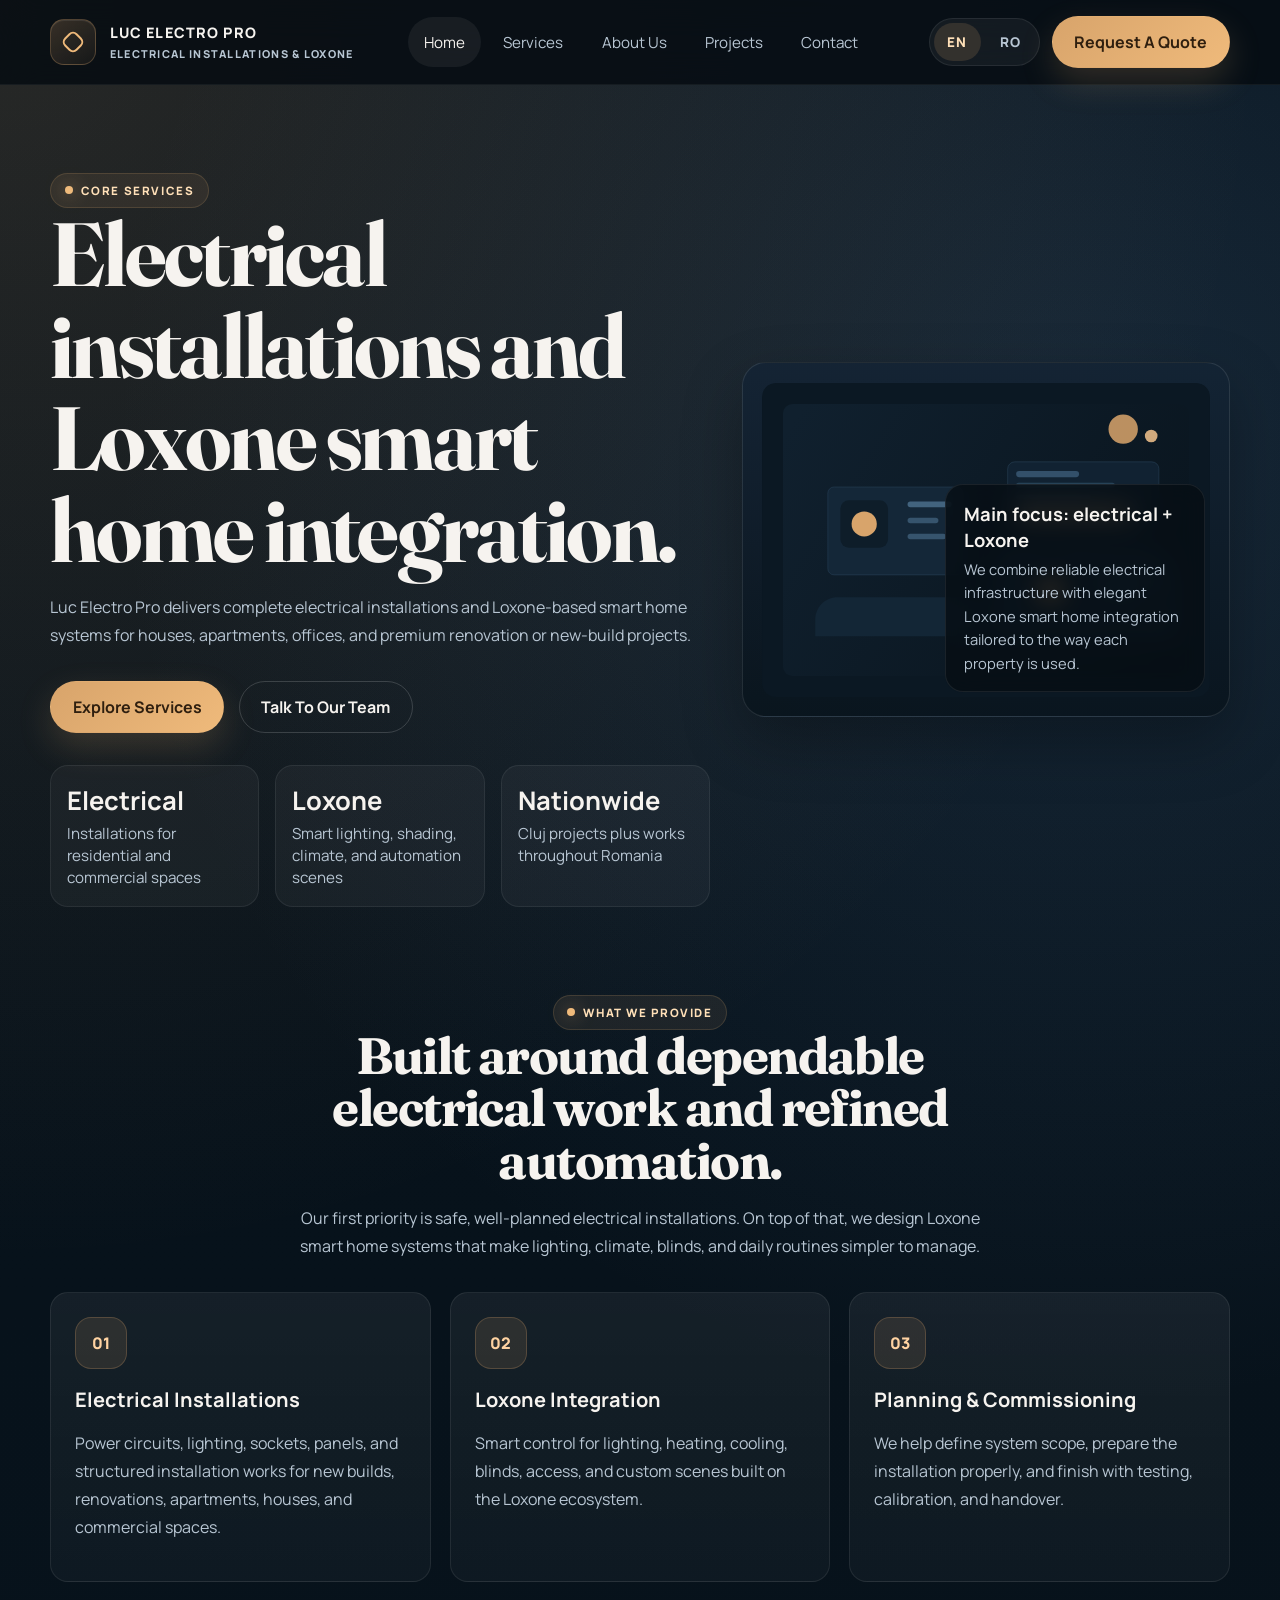
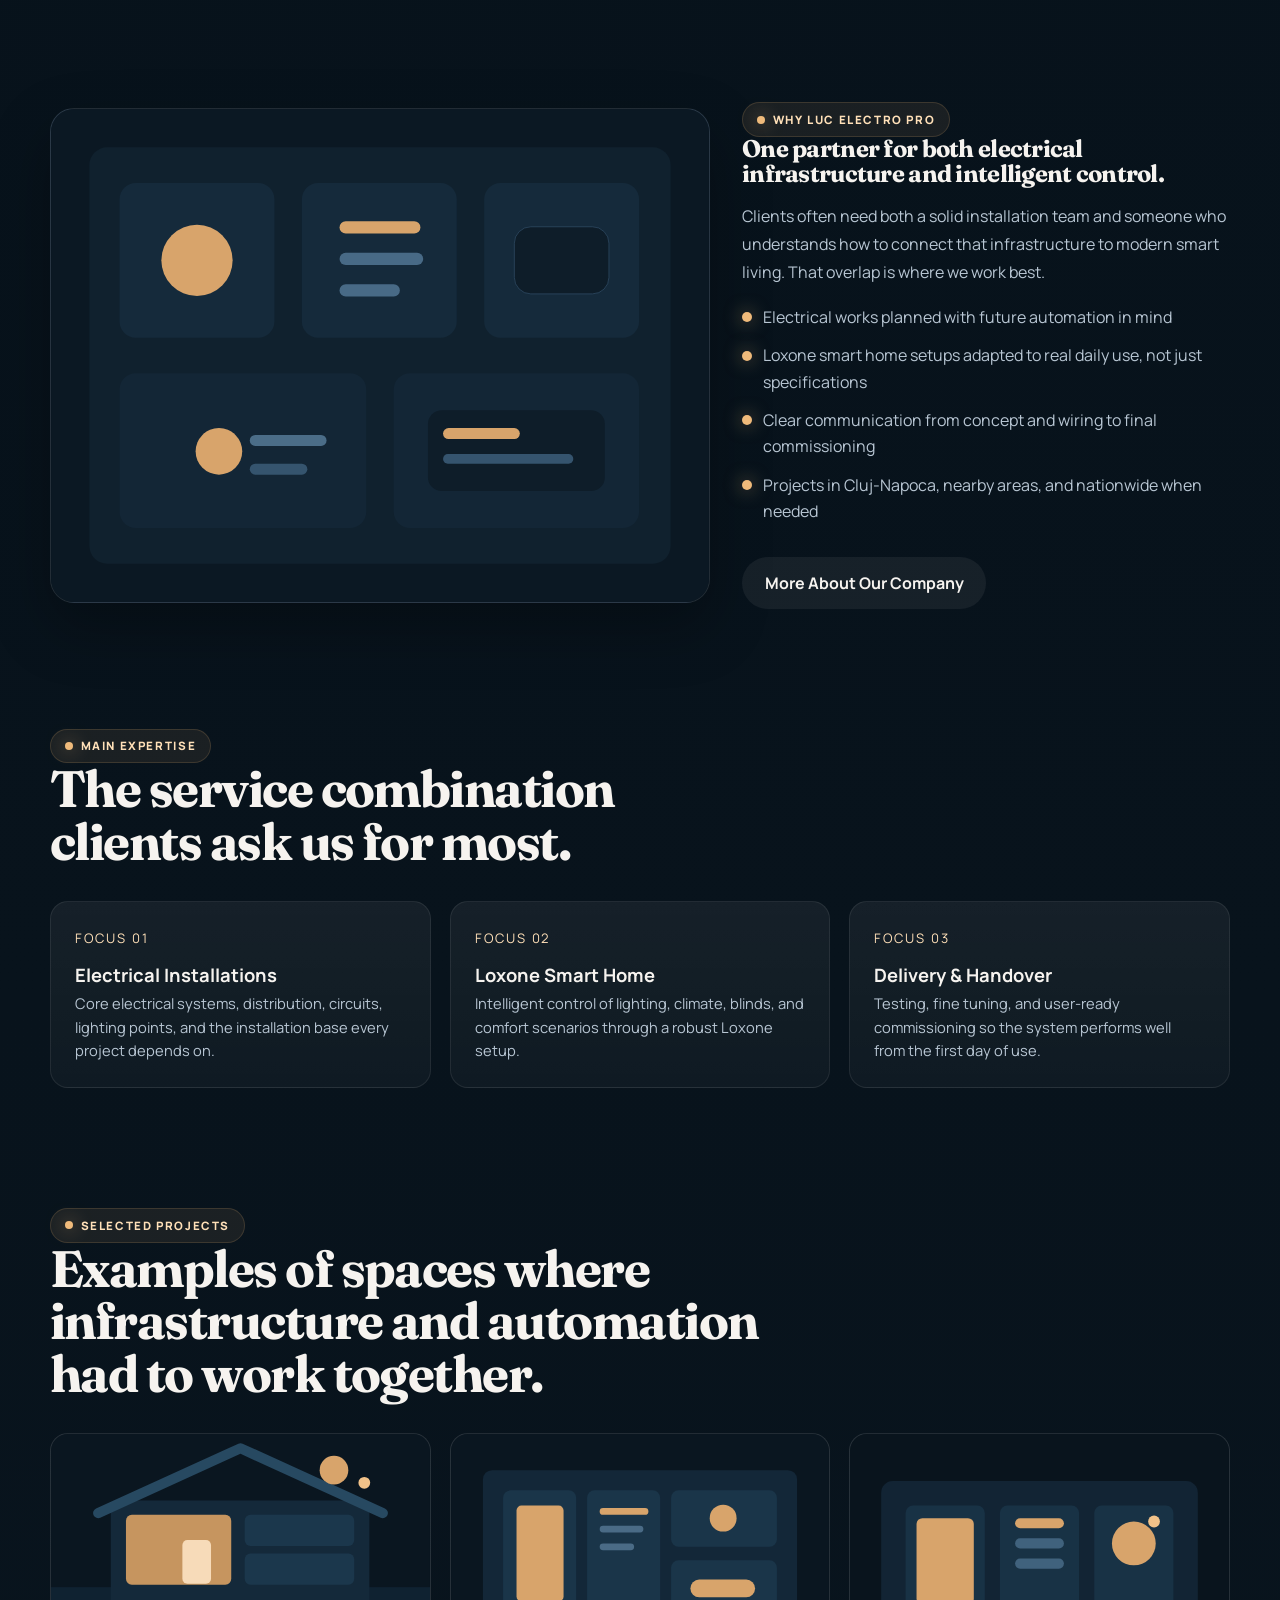
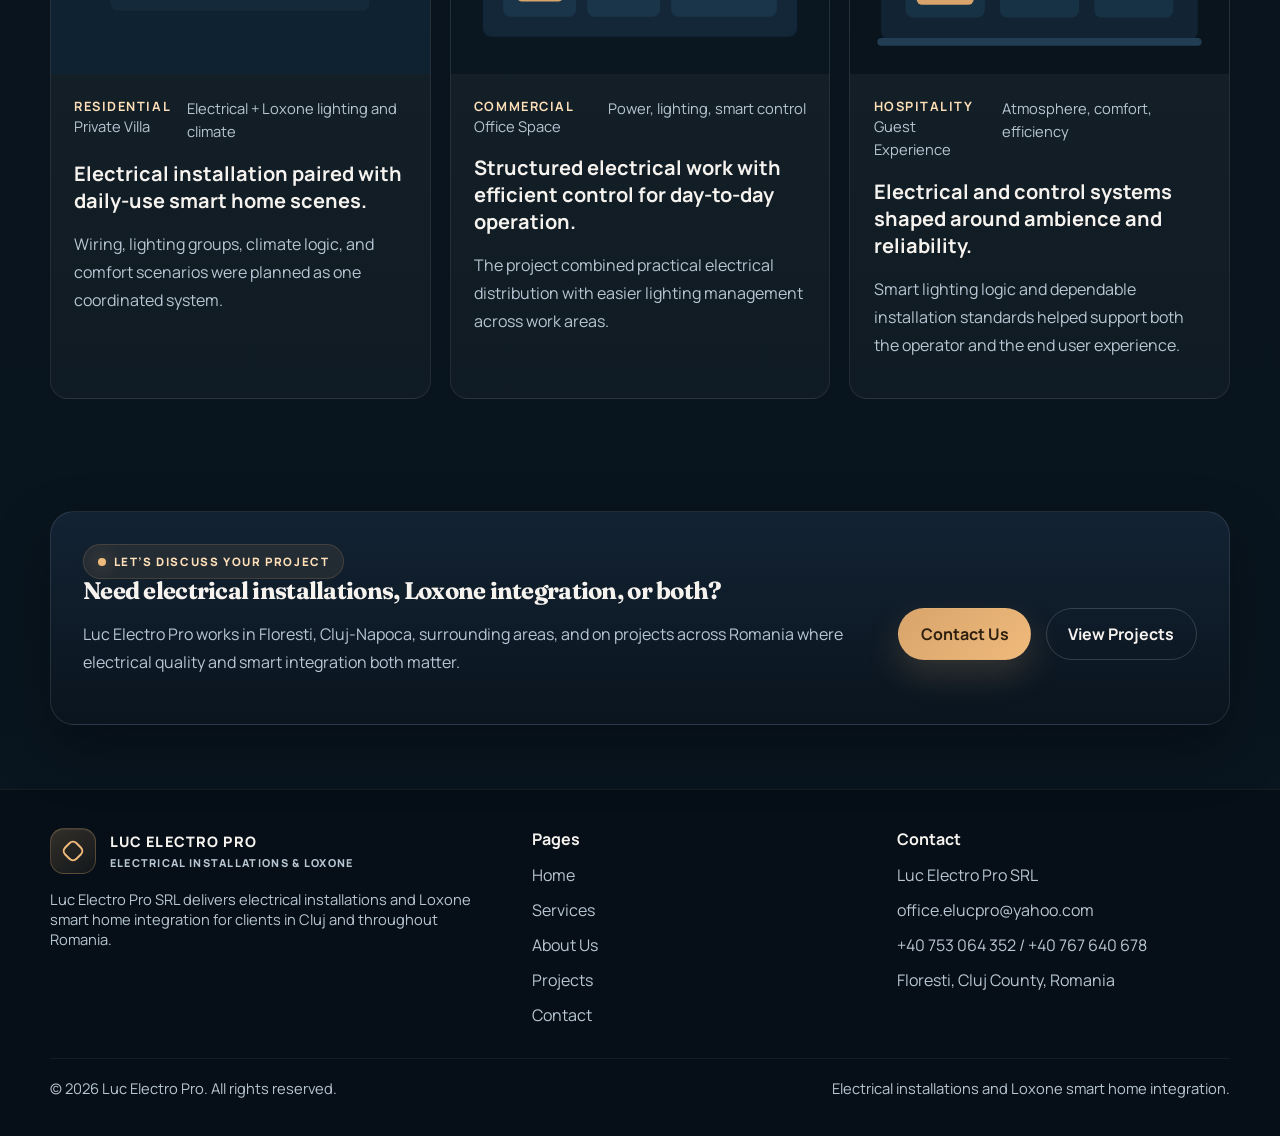
==== en/index.html @ 5f746fec "Add Luc Electro Pro bilingual site and SEO updates" ====
<!DOCTYPE html>
<html lang="en">
  <head>
    <meta charset="UTF-8" />
    <meta name="viewport" content="width=device-width, initial-scale=1.0" />
    <title>Luc Electro Pro | Electrical Installations & Loxone Smart Home Integration</title>
    <meta
      name="description"
      content="Luc Electro Pro SRL provides electrical installations and Loxone smart home integration in Cluj-Napoca, nearby areas, and projects nationwide."
    />
    <meta name="robots" content="index, follow" />
    <link rel="canonical" href="/en/index.html" />
    <link rel="alternate" hreflang="ro" href="/index.html" />
    <link rel="alternate" hreflang="en" href="/en/index.html" />
    <link rel="alternate" hreflang="x-default" href="/index.html" />
    <meta property="og:type" content="website" />
    <meta property="og:title" content="Luc Electro Pro | Electrical Installations & Loxone Smart Home Integration" />
    <meta property="og:description" content="Luc Electro Pro SRL provides electrical installations and Loxone smart home integration in Cluj-Napoca, nearby areas, and projects nationwide." />
    <meta property="og:locale" content="en_US" />
    <meta property="og:locale:alternate" content="ro_RO" />
    <meta name="twitter:card" content="summary_large_image" />
    <script type="application/ld+json">
      {
        "@context": "https://schema.org",
        "@type": "Electrician",
        "name": "Luc Electro Pro SRL",
        "email": "office.elucpro@yahoo.com",
        "telephone": ["+40 753 064 352", "+40 767 640 678"],
        "address": {
          "@type": "PostalAddress",
          "streetAddress": "Strada Somesului nr. 2B, scara 1, ap.3",
          "addressLocality": "Floresti",
          "addressRegion": "Cluj",
          "addressCountry": "RO"
        },
        "areaServed": ["Cluj-Napoca", "Surrounding areas", "Romania"],
        "knowsLanguage": ["ro", "en"],
        "description": "Electrical installations and Loxone smart home integration for residential, commercial, and nationwide projects."
      }
    </script>
    <link rel="preconnect" href="https://fonts.googleapis.com" />
    <link rel="preconnect" href="https://fonts.gstatic.com" crossorigin />
    <link
      href="https://fonts.googleapis.com/css2?family=Fraunces:wght@600;700&family=Manrope:wght@400;500;600;700;800&display=swap"
      rel="stylesheet"
    />
    <link rel="stylesheet" href="../css/styles.css" />
  </head>
  <body>
    <div class="page-shell">
      <header class="site-header">
        <div class="container header-inner">
          <a class="brand" href="index.html">
            <span class="brand-mark"></span>
            <span class="brand-copy">
              <span>Luc Electro Pro</span>
              <small>Electrical Installations & Loxone</small>
            </span>
          </a>
          <button class="nav-toggle" type="button" aria-label="Toggle navigation" aria-expanded="false" data-nav-toggle>
            &#9776;
          </button>
          <nav class="main-nav" data-nav>
            <a class="active" href="index.html">Home</a>
            <a href="services.html">Services</a>
            <a href="about.html">About Us</a>
            <a href="projects.html">Projects</a>
            <a href="contact.html">Contact</a>
          </nav>
          <div class="header-actions">
            <div class="lang-switch" aria-label="Language switcher">
              <a class="active" href="index.html">EN</a>
              <a href="../index.html">RO</a>
            </div>
            <a class="button" href="contact.html">Request A Quote</a>
          </div>
        </div>
      </header>

      <main>
        <section class="hero">
          <div class="container hero-grid">
            <div class="hero-copy" data-reveal>
              <span class="eyebrow">Core Services</span>
              <h1>Electrical installations and Loxone smart home integration.</h1>
              <p>
                Luc Electro Pro delivers complete electrical installations and Loxone-based smart
                home systems for houses, apartments, offices, and premium renovation or new-build
                projects.
              </p>
              <div class="hero-actions">
                <a class="button" href="../services.html">Explore Services</a>
                <a class="button-outline" href="../contact.html">Talk To Our Team</a>
              </div>
              <div class="metrics">
                <div class="metric">
                  <strong>Electrical</strong>
                  <span>Installations for residential and commercial spaces</span>
                </div>
                <div class="metric">
                  <strong>Loxone</strong>
                  <span>Smart lighting, shading, climate, and automation scenes</span>
                </div>
                <div class="metric">
                  <strong>Nationwide</strong>
                  <span>Cluj projects plus works throughout Romania</span>
                </div>
              </div>
            </div>

            <div class="hero-card" data-reveal>
              <img src="../assets/img/hero-smart-home.svg" alt="Electrical systems and smart home control illustration" />
              <div class="hero-floating">
                <strong>Main focus: electrical + Loxone</strong>
                <span>
                  We combine reliable electrical infrastructure with elegant Loxone smart home
                  integration tailored to the way each property is used.
                </span>
              </div>
            </div>
          </div>
        </section>

        <section class="section">
          <div class="container">
            <div class="section-heading centered" data-reveal>
              <span class="eyebrow">What We Provide</span>
              <h2>Built around dependable electrical work and refined automation.</h2>
              <p>
                Our first priority is safe, well-planned electrical installations. On top of that,
                we design Loxone smart home systems that make lighting, climate, blinds, and daily
                routines simpler to manage.
              </p>
            </div>

            <div class="card-grid three">
              <article class="card" data-reveal>
                <div class="card-icon">01</div>
                <h3>Electrical Installations</h3>
                <p>
                  Power circuits, lighting, sockets, panels, and structured installation works for
                  new builds, renovations, apartments, houses, and commercial spaces.
                </p>
              </article>

              <article class="card" data-reveal>
                <div class="card-icon">02</div>
                <h3>Loxone Integration</h3>
                <p>
                  Smart control for lighting, heating, cooling, blinds, access, and custom scenes
                  built on the Loxone ecosystem.
                </p>
              </article>

              <article class="card" data-reveal>
                <div class="card-icon">03</div>
                <h3>Planning & Commissioning</h3>
                <p>
                  We help define system scope, prepare the installation properly, and finish with
                  testing, calibration, and handover.
                </p>
              </article>
            </div>
          </div>
        </section>

        <section class="section">
          <div class="container split-grid">
            <div class="visual-card" data-reveal>
              <img src="../assets/img/services-overview.svg" alt="Electrical and Loxone services overview" />
            </div>

            <div class="content-block" data-reveal>
              <span class="eyebrow">Why Luc Electro Pro</span>
              <h2>One partner for both electrical infrastructure and intelligent control.</h2>
              <p>
                Clients often need both a solid installation team and someone who understands how to
                connect that infrastructure to modern smart living. That overlap is where we work
                best.
              </p>
              <ul class="feature-list">
                <li>Electrical works planned with future automation in mind</li>
                <li>Loxone smart home setups adapted to real daily use, not just specifications</li>
                <li>Clear communication from concept and wiring to final commissioning</li>
                <li>Projects in Cluj-Napoca, nearby areas, and nationwide when needed</li>
              </ul>
              <div class="inline-actions">
                <a class="button-ghost" href="../about.html">More About Our Company</a>
              </div>
            </div>
          </div>
        </section>

        <section class="section">
          <div class="container">
            <div class="section-heading" data-reveal>
              <span class="eyebrow">Main Expertise</span>
              <h2>The service combination clients ask us for most.</h2>
            </div>

            <div class="timeline">
              <article class="timeline-step" data-reveal>
                <span class="step">Focus 01</span>
                <strong>Electrical Installations</strong>
                <span>
                  Core electrical systems, distribution, circuits, lighting points, and the
                  installation base every project depends on.
                </span>
              </article>
              <article class="timeline-step" data-reveal>
                <span class="step">Focus 02</span>
                <strong>Loxone Smart Home</strong>
                <span>
                  Intelligent control of lighting, climate, blinds, and comfort scenarios through a
                  robust Loxone setup.
                </span>
              </article>
              <article class="timeline-step" data-reveal>
                <span class="step">Focus 03</span>
                <strong>Delivery & Handover</strong>
                <span>
                  Testing, fine tuning, and user-ready commissioning so the system performs well
                  from the first day of use.
                </span>
              </article>
            </div>
          </div>
        </section>

        <section class="section">
          <div class="container">
            <div class="section-heading" data-reveal>
              <span class="eyebrow">Selected Projects</span>
              <h2>Examples of spaces where infrastructure and automation had to work together.</h2>
            </div>

            <div class="project-grid">
              <article class="project-card" data-reveal>
                <img src="../assets/img/project-villa.svg" alt="Residential electrical and Loxone project" />
                <div class="project-card-body">
                  <div class="project-meta">
                    <div>
                      <strong>Residential</strong>
                      <span>Private Villa</span>
                    </div>
                    <span>Electrical + Loxone lighting and climate</span>
                  </div>
                  <h3>Electrical installation paired with daily-use smart home scenes.</h3>
                  <p>
                    Wiring, lighting groups, climate logic, and comfort scenarios were planned as one
                    coordinated system.
                  </p>
                </div>
              </article>

              <article class="project-card" data-reveal>
                <img src="../assets/img/project-office.svg" alt="Commercial electrical project" />
                <div class="project-card-body">
                  <div class="project-meta">
                    <div>
                      <strong>Commercial</strong>
                      <span>Office Space</span>
                    </div>
                    <span>Power, lighting, smart control</span>
                  </div>
                  <h3>Structured electrical work with efficient control for day-to-day operation.</h3>
                  <p>
                    The project combined practical electrical distribution with easier lighting
                    management across work areas.
                  </p>
                </div>
              </article>

              <article class="project-card" data-reveal>
                <img src="../assets/img/project-hotel.svg" alt="Hospitality lighting and automation project" />
                <div class="project-card-body">
                  <div class="project-meta">
                    <div>
                      <strong>Hospitality</strong>
                      <span>Guest Experience</span>
                    </div>
                    <span>Atmosphere, comfort, efficiency</span>
                  </div>
                  <h3>Electrical and control systems shaped around ambience and reliability.</h3>
                  <p>
                    Smart lighting logic and dependable installation standards helped support both the
                    operator and the end user experience.
                  </p>
                </div>
              </article>
            </div>
          </div>
        </section>

        <section class="band">
          <div class="container">
            <div class="cta-panel" data-reveal>
              <div class="cta-grid">
                <div class="cta-content">
                  <span class="eyebrow">Let’s Discuss Your Project</span>
                  <h2>Need electrical installations, Loxone integration, or both?</h2>
                  <p>
                    Luc Electro Pro works in Floresti, Cluj-Napoca, surrounding areas, and on
                    projects across Romania where electrical quality and smart integration both
                    matter.
                  </p>
                </div>
                <div class="hero-actions">
                  <a class="button" href="contact.html">Contact Us</a>
                  <a class="button-outline" href="../projects.html">View Projects</a>
                </div>
              </div>
            </div>
          </div>
        </section>
      </main>

      <footer class="site-footer">
        <div class="container">
          <div class="footer-grid">
            <div>
              <a class="brand" href="index.html">
                <span class="brand-mark"></span>
                <span class="brand-copy">
                  <span>Luc Electro Pro</span>
                  <small>Electrical Installations & Loxone</small>
                </span>
              </a>
              <p class="subtle">
                Luc Electro Pro SRL delivers electrical installations and Loxone smart home
                integration for clients in Cluj and throughout Romania.
              </p>
            </div>
            <div>
              <h3>Pages</h3>
              <ul class="footer-links">
                <li><a href="index.html">Home</a></li>
                <li><a href="services.html">Services</a></li>
                <li><a href="about.html">About Us</a></li>
                <li><a href="projects.html">Projects</a></li>
                <li><a href="contact.html">Contact</a></li>
              </ul>
            </div>
            <div>
              <h3>Contact</h3>
              <ul class="footer-contact">
                <li>Luc Electro Pro SRL</li>
                <li>office.elucpro@yahoo.com</li>
                <li>+40 753 064 352 / +40 767 640 678</li>
                <li>Floresti, Cluj County, Romania</li>
              </ul>
            </div>
          </div>
          <div class="footer-bottom">
            <span>&copy; 2026 Luc Electro Pro. All rights reserved.</span>
            <span>Electrical installations and Loxone smart home integration.</span>
          </div>
        </div>
      </footer>
    </div>

    <script src="../js/main.js"></script>
  </body>
</html>
---- css/styles.css ----
:root {
  --bg: #08131c;
  --bg-soft: #0f1d29;
  --panel: #122434;
  --panel-strong: #172b3c;
  --line: rgba(255, 255, 255, 0.1);
  --text: #f6f3ef;
  --muted: #b8c6d3;
  --accent: #d8a46b;
  --accent-strong: #efba7b;
  --accent-soft: rgba(216, 164, 107, 0.16);
  --success: #8fd2b0;
  --shadow: 0 24px 60px rgba(0, 0, 0, 0.28);
  --radius: 24px;
  --radius-sm: 18px;
  --container: 1180px;
}

*,
*::before,
*::after {
  box-sizing: border-box;
}

html {
  scroll-behavior: smooth;
}

body {
  margin: 0;
  font-family: "Manrope", "Segoe UI", sans-serif;
  color: var(--text);
  background:
    radial-gradient(circle at top left, rgba(216, 164, 107, 0.16), transparent 28%),
    radial-gradient(circle at 85% 10%, rgba(82, 121, 161, 0.22), transparent 24%),
    linear-gradient(180deg, #06111a 0%, #08131c 60%, #09151f 100%);
  min-height: 100vh;
}

img {
  display: block;
  max-width: 100%;
}

a {
  color: inherit;
  text-decoration: none;
}

button,
input,
textarea {
  font: inherit;
}

.page-shell {
  overflow: clip;
}

.container {
  width: min(calc(100% - 2rem), var(--container));
  margin: 0 auto;
}

.site-header {
  position: sticky;
  top: 0;
  z-index: 30;
  backdrop-filter: blur(18px);
  background: rgba(5, 12, 18, 0.82);
  border-bottom: 1px solid rgba(255, 255, 255, 0.05);
}

.header-inner {
  display: flex;
  align-items: center;
  justify-content: space-between;
  gap: 1rem;
  min-height: 84px;
}

.brand {
  display: inline-flex;
  align-items: center;
  gap: 0.85rem;
  font-weight: 800;
  letter-spacing: 0.08em;
  text-transform: uppercase;
  font-size: 0.9rem;
}

.brand-mark {
  width: 46px;
  height: 46px;
  border-radius: 14px;
  display: grid;
  place-items: center;
  background: linear-gradient(145deg, rgba(216, 164, 107, 0.22), rgba(216, 164, 107, 0.06));
  border: 1px solid rgba(216, 164, 107, 0.28);
  box-shadow: inset 0 1px 0 rgba(255, 255, 255, 0.08);
}

.brand-mark::before {
  content: "";
  width: 18px;
  height: 18px;
  border-radius: 6px;
  border: 2px solid var(--accent-strong);
  transform: rotate(45deg);
}

.brand-copy small {
  display: block;
  color: var(--muted);
  letter-spacing: 0.12em;
  font-size: 0.68rem;
  margin-top: 0.2rem;
}

.nav-toggle {
  display: none;
  border: 0;
  background: rgba(255, 255, 255, 0.06);
  color: var(--text);
  width: 48px;
  height: 48px;
  border-radius: 14px;
}

.main-nav {
  display: flex;
  align-items: center;
  gap: 0.4rem;
}

.main-nav a {
  padding: 0.9rem 1rem;
  border-radius: 999px;
  color: var(--muted);
  font-size: 0.95rem;
  transition: 0.25s ease;
}

.main-nav a:hover,
.main-nav a.active {
  color: var(--text);
  background: rgba(255, 255, 255, 0.06);
}

.header-actions {
  display: flex;
  align-items: center;
  gap: 0.75rem;
}

.lang-switch {
  display: inline-flex;
  align-items: center;
  gap: 0.35rem;
  padding: 0.25rem;
  border-radius: 999px;
  background: rgba(255, 255, 255, 0.05);
  border: 1px solid rgba(255, 255, 255, 0.08);
}

.lang-switch a {
  min-width: 42px;
  min-height: 38px;
  padding: 0 0.85rem;
  border-radius: 999px;
  display: inline-flex;
  align-items: center;
  justify-content: center;
  font-size: 0.84rem;
  font-weight: 800;
  letter-spacing: 0.08em;
  text-transform: uppercase;
  color: var(--muted);
}

.lang-switch a.active {
  background: rgba(216, 164, 107, 0.16);
  color: #ffe0b8;
}

.eyebrow {
  display: inline-flex;
  align-items: center;
  gap: 0.5rem;
  padding: 0.55rem 0.85rem;
  border-radius: 999px;
  background: rgba(216, 164, 107, 0.09);
  border: 1px solid rgba(216, 164, 107, 0.18);
  color: #ffe0b8;
  text-transform: uppercase;
  letter-spacing: 0.14em;
  font-size: 0.72rem;
  font-weight: 800;
}

.eyebrow::before {
  content: "";
  width: 8px;
  height: 8px;
  border-radius: 999px;
  background: var(--accent-strong);
  box-shadow: 0 0 18px rgba(239, 186, 123, 0.7);
}

.page-hero,
.hero {
  padding: 5.5rem 0 3rem;
}

.hero-grid,
.page-hero-grid,
.split-grid,
.contact-grid,
.case-grid,
.detail-grid,
.cta-grid {
  display: grid;
  gap: 2rem;
}

.hero-grid,
.page-hero-grid,
.split-grid,
.case-grid,
.detail-grid {
  grid-template-columns: 1.15fr 0.85fr;
  align-items: center;
}

.hero-copy h1,
.page-hero-copy h1,
.section-heading h2,
.content-block h2,
.cta-content h2,
.case-study-copy h2 {
  font-family: "Fraunces", Georgia, serif;
  line-height: 1.03;
  letter-spacing: -0.03em;
  margin: 0 0 1rem;
}

.hero-copy h1,
.page-hero-copy h1 {
  font-size: clamp(2.9rem, 7vw, 5.8rem);
  max-width: 11ch;
}

.hero-copy p,
.page-hero-copy p,
.section-heading p,
.content-block p,
.cta-content p,
.case-study-copy p,
.card p,
.project-card p,
.contact-card p,
.faq-item p,
.stat p,
.list-card p {
  color: var(--muted);
  line-height: 1.75;
}

.hero-actions,
.inline-actions {
  display: flex;
  flex-wrap: wrap;
  gap: 0.9rem;
  margin-top: 2rem;
}

.button,
.button-outline,
.button-ghost {
  display: inline-flex;
  align-items: center;
  justify-content: center;
  gap: 0.6rem;
  min-height: 52px;
  padding: 0 1.35rem;
  border-radius: 999px;
  border: 1px solid transparent;
  font-weight: 700;
  transition: transform 0.25s ease, background 0.25s ease, border-color 0.25s ease;
}

.button {
  background: linear-gradient(135deg, var(--accent), var(--accent-strong));
  color: #2f1f0f;
  box-shadow: 0 14px 34px rgba(216, 164, 107, 0.2);
}

.button-outline {
  background: transparent;
  color: var(--text);
  border-color: rgba(255, 255, 255, 0.16);
}

.button-ghost {
  background: rgba(255, 255, 255, 0.06);
  color: var(--text);
}

.button:hover,
.button-outline:hover,
.button-ghost:hover {
  transform: translateY(-2px);
}

.hero-card,
.visual-card,
.cta-panel,
.quote-panel,
.contact-panel,
.panel,
.image-card {
  position: relative;
  border-radius: var(--radius);
  overflow: hidden;
  background: linear-gradient(180deg, rgba(20, 36, 52, 0.96), rgba(10, 21, 30, 0.96));
  border: 1px solid var(--line);
  box-shadow: var(--shadow);
}

.hero-card {
  padding: 1.2rem;
}

.hero-card img,
.visual-card img,
.image-card img {
  width: 100%;
  height: 100%;
  object-fit: cover;
  border-radius: calc(var(--radius) - 10px);
}

.hero-floating {
  position: absolute;
  inset: auto 1.5rem 1.5rem auto;
  max-width: 260px;
  padding: 1rem 1.1rem;
  border-radius: 18px;
  background: rgba(7, 14, 20, 0.82);
  border: 1px solid rgba(255, 255, 255, 0.08);
  backdrop-filter: blur(12px);
}

.hero-floating strong,
.project-meta strong,
.stat strong,
.info-tile strong,
.timeline-step strong {
  display: block;
  font-size: 1.15rem;
  margin-bottom: 0.3rem;
}

.hero-floating span,
.project-meta span,
.info-tile span,
.timeline-step span {
  color: var(--muted);
  line-height: 1.6;
  font-size: 0.92rem;
}

.metrics {
  display: grid;
  grid-template-columns: repeat(3, minmax(0, 1fr));
  gap: 1rem;
  margin-top: 2rem;
}

.metric {
  padding: 1.1rem 1rem;
  border-radius: 18px;
  background: rgba(255, 255, 255, 0.04);
  border: 1px solid rgba(255, 255, 255, 0.07);
}

.metric strong {
  display: block;
  font-size: 1.6rem;
  margin-bottom: 0.25rem;
}

.metric span {
  color: var(--muted);
  font-size: 0.95rem;
}

.section {
  padding: 2.5rem 0 5rem;
}

.section-heading {
  max-width: 720px;
  margin-bottom: 2rem;
}

.section-heading h2 {
  font-size: clamp(2rem, 4vw, 3.45rem);
}

.section-heading.centered {
  margin-inline: auto;
  text-align: center;
}

.card-grid,
.service-grid,
.project-grid,
.value-grid,
.team-grid,
.faq-grid,
.contact-cards,
.stats-grid,
.timeline,
.tags,
.mini-grid {
  display: grid;
  gap: 1.2rem;
}

.card-grid.three,
.project-grid,
.value-grid,
.team-grid,
.faq-grid,
.contact-cards,
.stats-grid,
.timeline {
  grid-template-columns: repeat(3, minmax(0, 1fr));
}

.service-grid,
.mini-grid {
  grid-template-columns: repeat(2, minmax(0, 1fr));
}

.card,
.project-card,
.list-card,
.contact-card,
.faq-item,
.timeline-step,
.info-tile {
  padding: 1.5rem;
  border-radius: var(--radius-sm);
  background: linear-gradient(180deg, rgba(255, 255, 255, 0.06), rgba(255, 255, 255, 0.03));
  border: 1px solid rgba(255, 255, 255, 0.08);
}

.card-icon,
.service-index,
.badge {
  width: 52px;
  height: 52px;
  border-radius: 16px;
  display: grid;
  place-items: center;
  margin-bottom: 1.1rem;
  background: rgba(216, 164, 107, 0.12);
  border: 1px solid rgba(216, 164, 107, 0.24);
  color: #ffd3a2;
  font-weight: 800;
}

.service-index {
  width: 62px;
  font-size: 0.95rem;
}

.card h3,
.project-card h3,
.list-card h3,
.faq-item h3,
.contact-card h3,
.content-block h3 {
  margin: 0 0 0.65rem;
  font-size: 1.25rem;
}

.check-list,
.feature-list,
.contact-list,
.service-points {
  list-style: none;
  padding: 0;
  margin: 1.1rem 0 0;
  display: grid;
  gap: 0.75rem;
}

.check-list li,
.feature-list li,
.contact-list li,
.service-points li {
  display: flex;
  gap: 0.7rem;
  align-items: flex-start;
  color: var(--muted);
  line-height: 1.65;
}

.check-list li::before,
.feature-list li::before,
.contact-list li::before,
.service-points li::before {
  content: "";
  width: 10px;
  height: 10px;
  border-radius: 999px;
  margin-top: 0.52rem;
  flex: 0 0 auto;
  background: var(--accent-strong);
  box-shadow: 0 0 18px rgba(239, 186, 123, 0.6);
}

.band {
  padding: 2rem 0;
}

.cta-panel {
  padding: 2rem;
}

.cta-grid {
  grid-template-columns: 1fr auto;
  align-items: center;
}

.quote-panel,
.contact-panel,
.panel {
  padding: 1.8rem;
}

.quote-panel p {
  font-family: "Fraunces", Georgia, serif;
  font-size: 1.5rem;
  line-height: 1.5;
  margin: 0;
}

.quote-panel footer {
  color: var(--muted);
  margin-top: 1rem;
}

.stat {
  padding: 1.5rem;
  border-radius: var(--radius-sm);
  background: rgba(255, 255, 255, 0.04);
  border: 1px solid rgba(255, 255, 255, 0.08);
}

.stat strong {
  font-size: 2rem;
}

.project-card {
  overflow: hidden;
  padding: 0;
}

.project-card img {
  height: 240px;
  width: 100%;
  object-fit: cover;
}

.project-card-body {
  padding: 1.45rem;
}

.project-meta {
  display: flex;
  justify-content: space-between;
  gap: 1rem;
  margin-bottom: 1rem;
  color: var(--muted);
  font-size: 0.95rem;
}

.project-meta strong {
  font-size: 0.8rem;
  text-transform: uppercase;
  letter-spacing: 0.12em;
  margin-bottom: 0;
  color: #ffe0b8;
}

.tags {
  grid-template-columns: repeat(auto-fit, minmax(120px, max-content));
  justify-content: flex-start;
}

.tag {
  display: inline-flex;
  align-items: center;
  justify-content: center;
  min-height: 42px;
  padding: 0 1rem;
  border-radius: 999px;
  background: rgba(255, 255, 255, 0.05);
  border: 1px solid rgba(255, 255, 255, 0.08);
  color: var(--muted);
  font-size: 0.92rem;
}

.page-hero-copy {
  /* max-width: 720px; */
}

.page-hero-copy h1 {
  max-width: none;
}

.pill-row {
  display: flex;
  flex-wrap: wrap;
  gap: 0.75rem;
  margin-top: 1.5rem;
}

.pill {
  display: inline-flex;
  align-items: center;
  gap: 0.5rem;
  min-height: 40px;
  padding: 0 1rem;
  border-radius: 999px;
  background: rgba(255, 255, 255, 0.05);
  border: 1px solid rgba(255, 255, 255, 0.08);
  color: var(--muted);
}

.timeline-step {
  min-height: 100%;
}

.timeline-step span.step {
  display: inline-flex;
  margin-bottom: 0.8rem;
  color: #ffe0b8;
  font-size: 0.82rem;
  text-transform: uppercase;
  letter-spacing: 0.15em;
}

.contact-grid {
  grid-template-columns: 1fr;
  align-items: start;
}

.contact-cards {
  margin-top: 1.5rem;
}

.contact-form {
  display: grid;
  gap: 1rem;
}

.field-row {
  display: grid;
  grid-template-columns: repeat(2, minmax(0, 1fr));
  gap: 1rem;
}

.field label {
  display: block;
  margin-bottom: 0.55rem;
  color: #dde7f0;
  font-size: 0.94rem;
}

.field input,
.field textarea {
  width: 100%;
  border: 1px solid rgba(255, 255, 255, 0.1);
  background: rgba(255, 255, 255, 0.04);
  color: var(--text);
  padding: 0.95rem 1rem;
  border-radius: 16px;
  outline: none;
  transition: border-color 0.25s ease, background 0.25s ease;
}

.field input:focus,
.field textarea:focus {
  border-color: rgba(216, 164, 107, 0.55);
  background: rgba(255, 255, 255, 0.06);
}

.form-note,
.subtle {
  color: var(--muted);
  font-size: 0.92rem;
}

.status-note {
  display: none;
  padding: 0.85rem 1rem;
  border-radius: 14px;
  background: rgba(143, 210, 176, 0.12);
  border: 1px solid rgba(143, 210, 176, 0.2);
  color: #d7f4e4;
}

.status-note.visible {
  display: block;
}

.faq-item p,
.contact-card p,
.list-card p {
  margin-bottom: 0;
}

.site-footer {
  margin-top: 2rem;
  padding: 2.4rem 0;
  border-top: 1px solid rgba(255, 255, 255, 0.06);
  background: rgba(4, 10, 16, 0.5);
}

.footer-grid {
  display: grid;
  grid-template-columns: 1.15fr 0.85fr 0.85fr;
  gap: 2rem;
  align-items: start;
}

.footer-grid h3 {
  margin-top: 0;
  margin-bottom: 0.9rem;
  font-size: 1rem;
}

.footer-links,
.footer-contact {
  list-style: none;
  padding: 0;
  margin: 0;
  display: grid;
  gap: 0.8rem;
  color: var(--muted);
}

.footer-bottom {
  margin-top: 2rem;
  padding-top: 1.2rem;
  border-top: 1px solid rgba(255, 255, 255, 0.05);
  display: flex;
  justify-content: space-between;
  gap: 1rem;
  color: var(--muted);
  font-size: 0.92rem;
}

[data-reveal] {
  opacity: 0;
  transform: translateY(24px);
  transition: opacity 0.6s ease, transform 0.6s ease;
}

[data-reveal].visible {
  opacity: 1;
  transform: translateY(0);
}

@media (max-width: 980px) {
  .main-nav {
    position: absolute;
    top: calc(100% + 0.75rem);
    left: 1rem;
    right: 1rem;
    padding: 1rem;
    border-radius: 22px;
    border: 1px solid rgba(255, 255, 255, 0.08);
    background: rgba(7, 14, 20, 0.96);
    box-shadow: var(--shadow);
    flex-direction: column;
    align-items: stretch;
    display: none;
  }

  .main-nav.open {
    display: flex;
  }

  .main-nav a {
    border-radius: 14px;
  }

  .nav-toggle {
    display: inline-grid;
    place-items: center;
  }

  .header-actions .button {
    display: none;
  }

  .hero-grid,
  .page-hero-grid,
  .split-grid,
  .detail-grid,
  .case-grid,
  .contact-grid,
  .cta-grid,
  .footer-grid {
    grid-template-columns: 1fr;
  }

  .card-grid.three,
  .project-grid,
  .value-grid,
  .team-grid,
  .faq-grid,
  .contact-cards,
  .stats-grid,
  .timeline,
  .service-grid,
  .mini-grid,
  .field-row,
  .metrics {
    grid-template-columns: 1fr;
  }

  .page-hero,
  .hero {
    padding-top: 4.5rem;
  }

  .hero-copy h1,
  .page-hero-copy h1 {
    max-width: none;
  }

  .hero-floating {
    position: static;
    margin-top: 1rem;
    max-width: none;
  }
}

@media (max-width: 640px) {
  .container {
    width: min(calc(100% - 1.25rem), var(--container));
  }

  .header-inner {
    min-height: 76px;
  }

  .brand-copy span {
    display: block;
  }

  .hero-copy h1,
  .page-hero-copy h1 {
    font-size: clamp(2.4rem, 12vw, 4rem);
  }

  .section {
    padding: 2rem 0 4rem;
  }

  .cta-panel,
  .quote-panel,
  .contact-panel,
  .panel,
  .card,
  .project-card-body,
  .list-card,
  .contact-card,
  .faq-item,
  .timeline-step {
    padding: 1.25rem;
  }
}
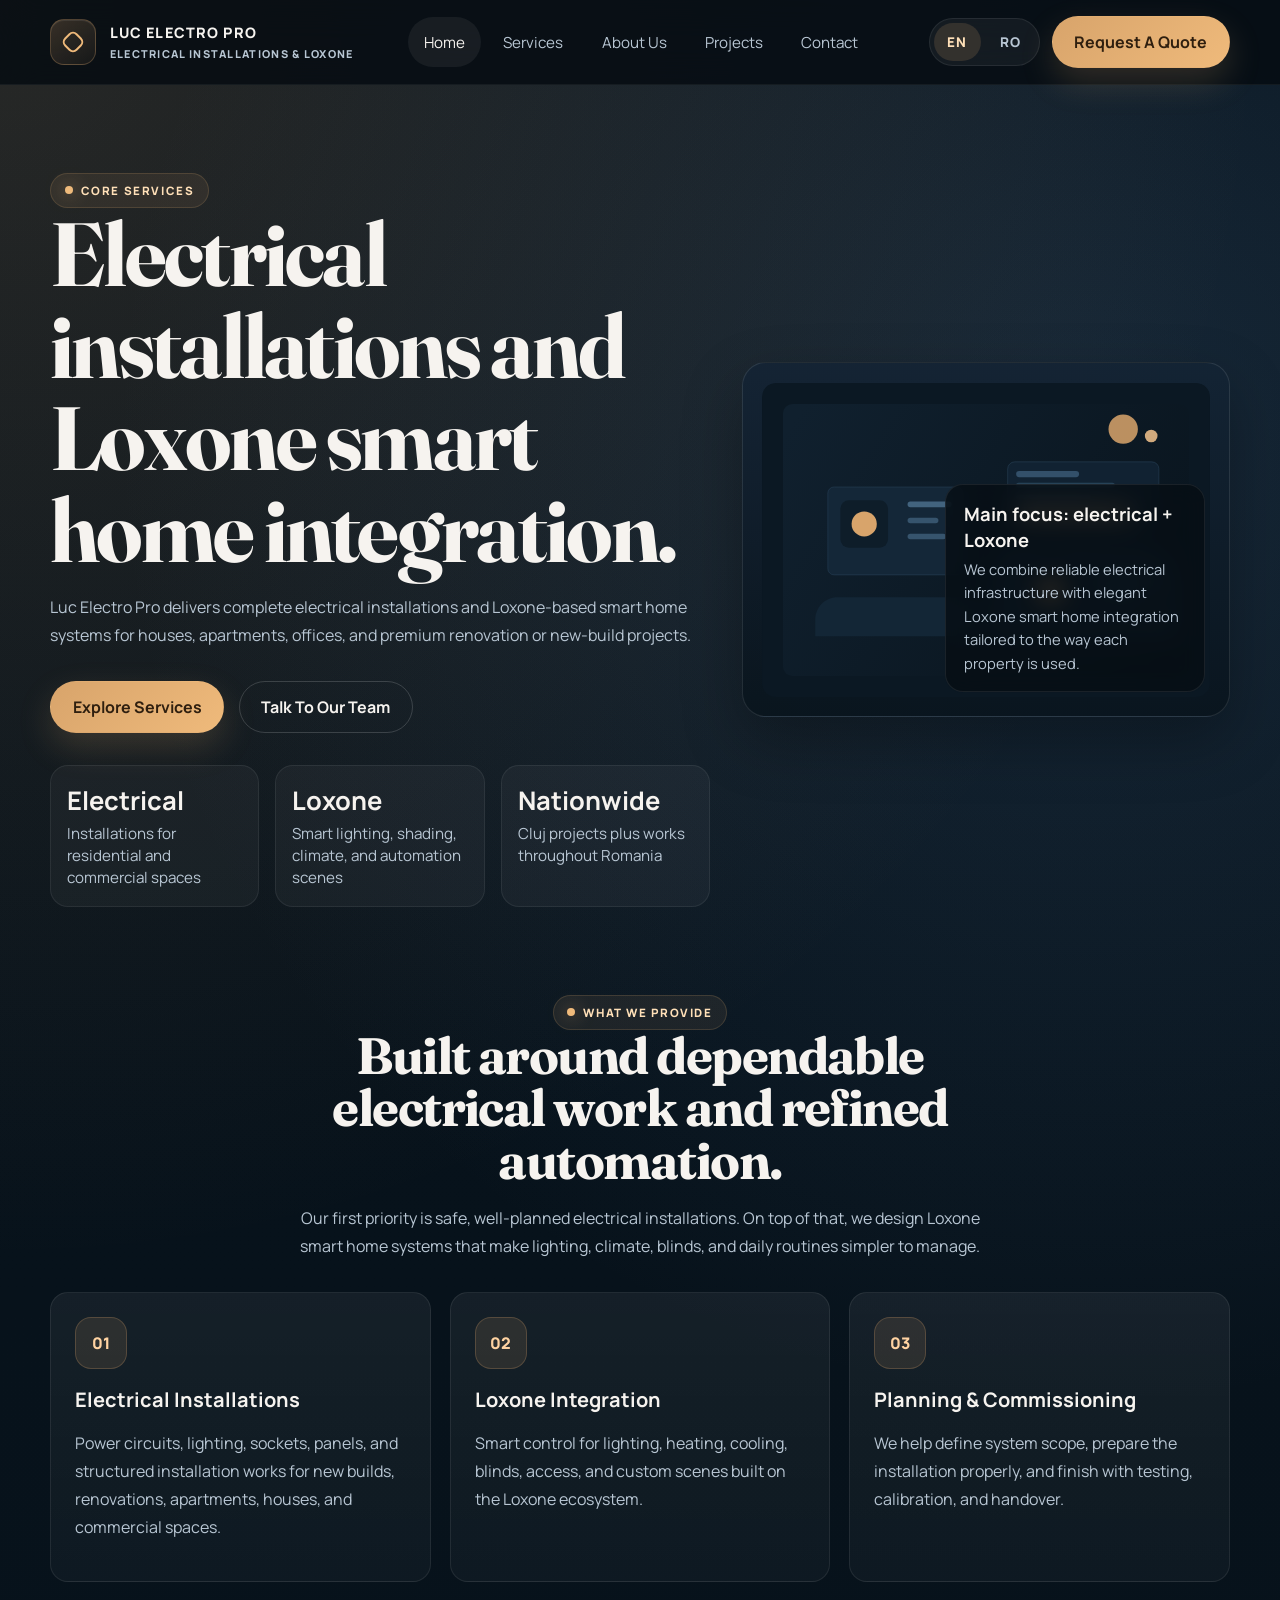
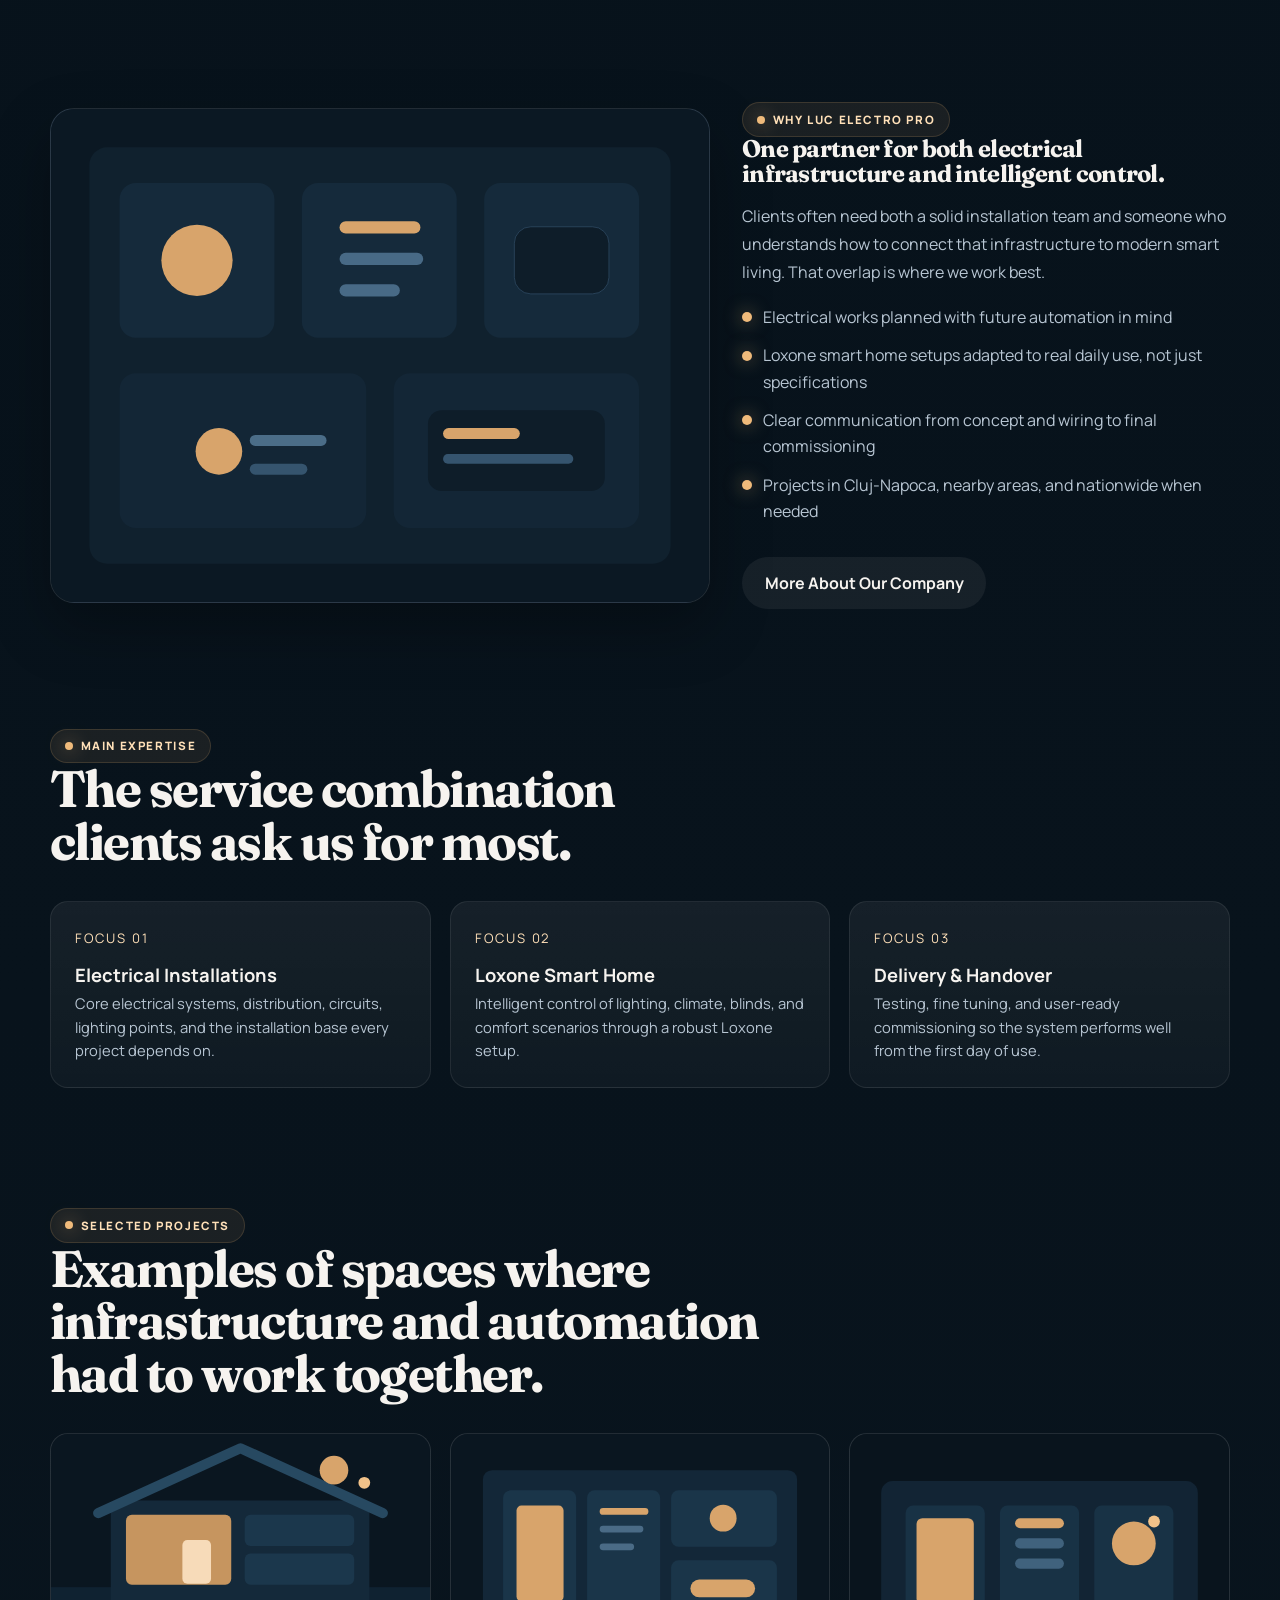
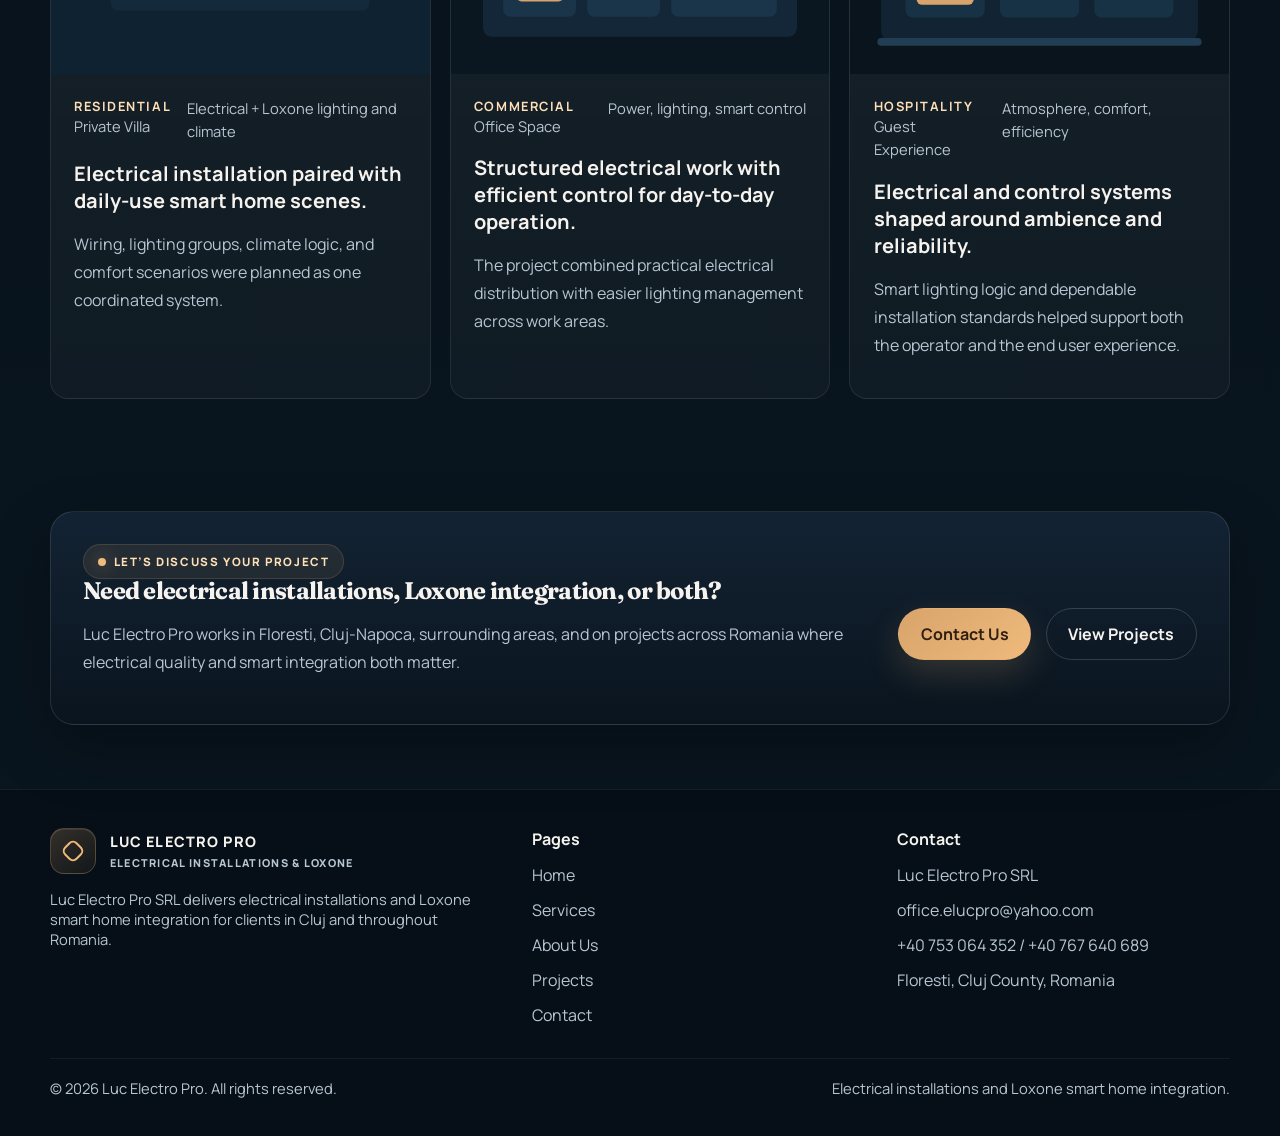
==== commit 11ba8c12: "fixed phone number" ====
--- a/en/index.html
+++ b/en/index.html
@@ -25,7 +25,7 @@
         "@type": "Electrician",
         "name": "Luc Electro Pro SRL",
         "email": "office.elucpro@yahoo.com",
-        "telephone": ["+40 753 064 352", "+40 767 640 678"],
+        "telephone": ["+40 753 064 352", "+40 767 640 689"],
         "address": {
           "@type": "PostalAddress",
           "streetAddress": "Strada Somesului nr. 2B, scara 1, ap.3",
@@ -346,7 +346,7 @@
               <ul class="footer-contact">
                 <li>Luc Electro Pro SRL</li>
                 <li>office.elucpro@yahoo.com</li>
-                <li>+40 753 064 352 / +40 767 640 678</li>
+                <li>+40 753 064 352 / +40 767 640 689</li>
                 <li>Floresti, Cluj County, Romania</li>
               </ul>
             </div>
